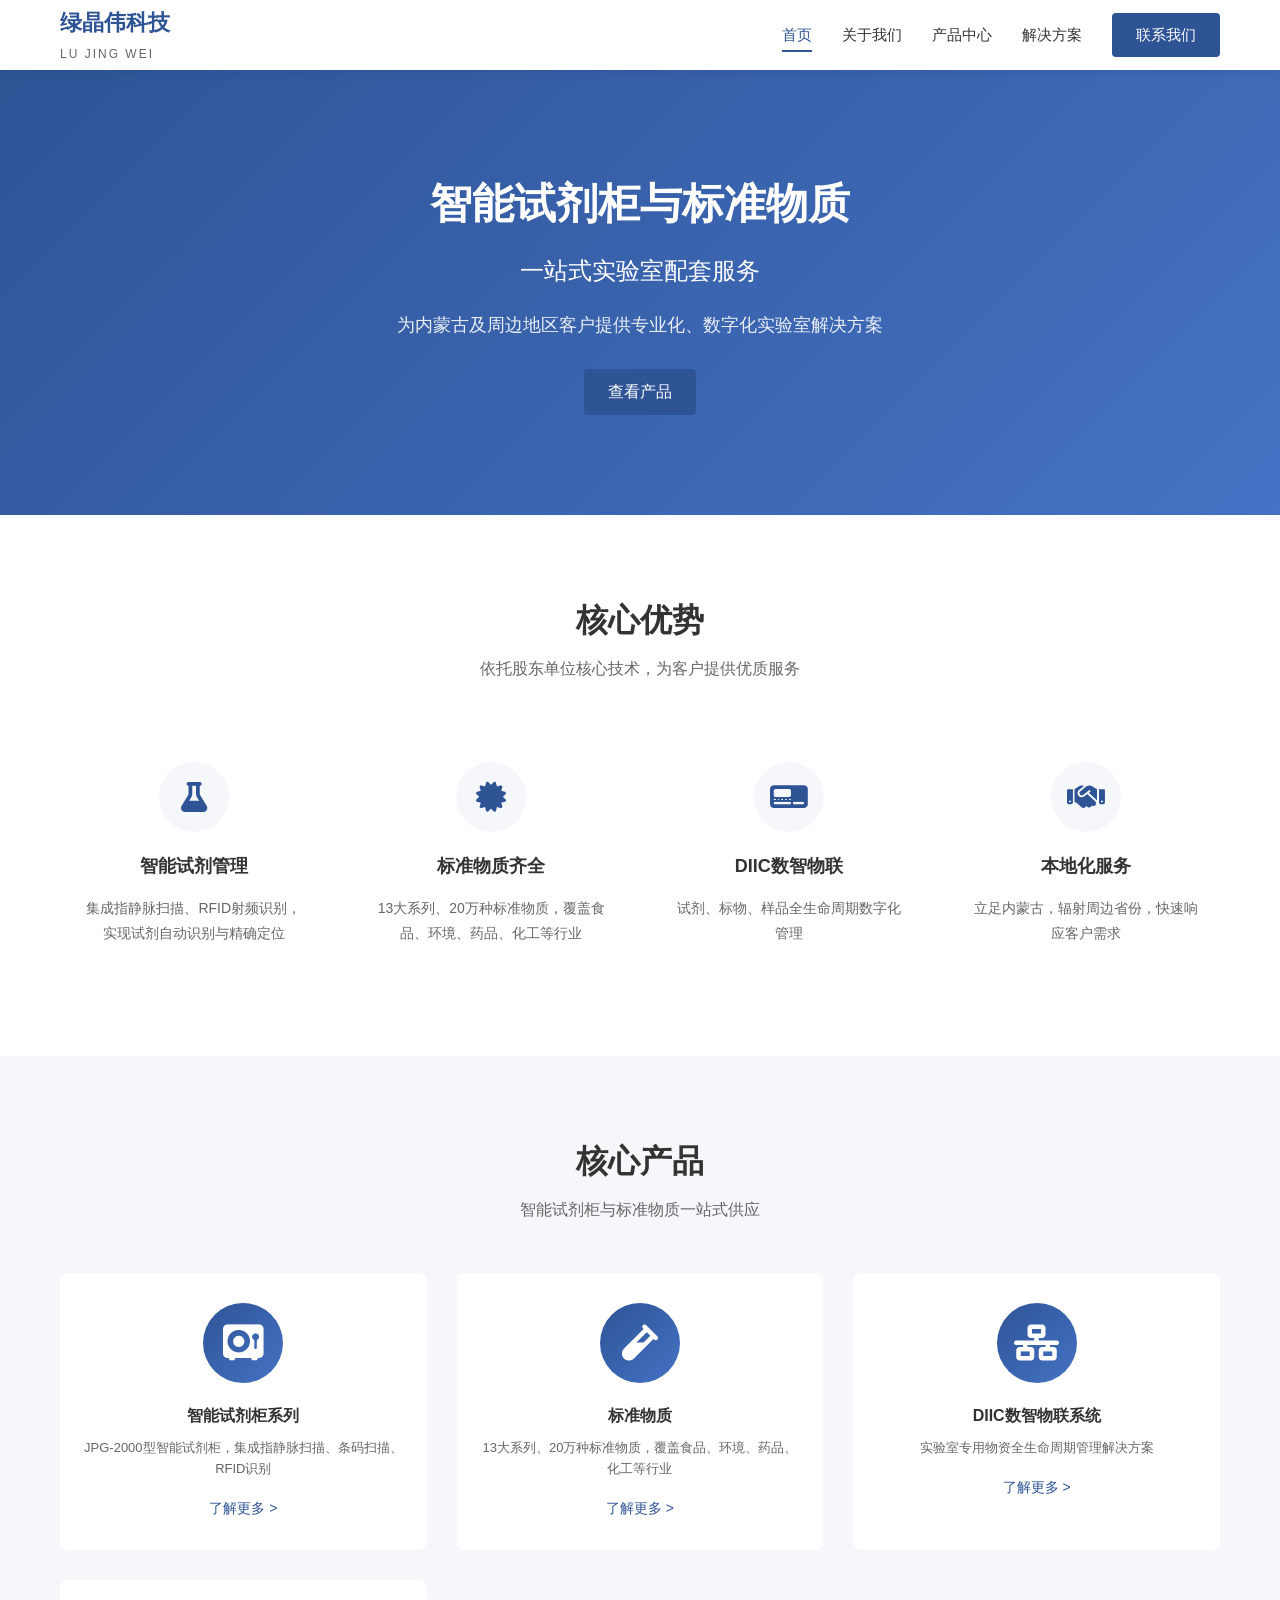
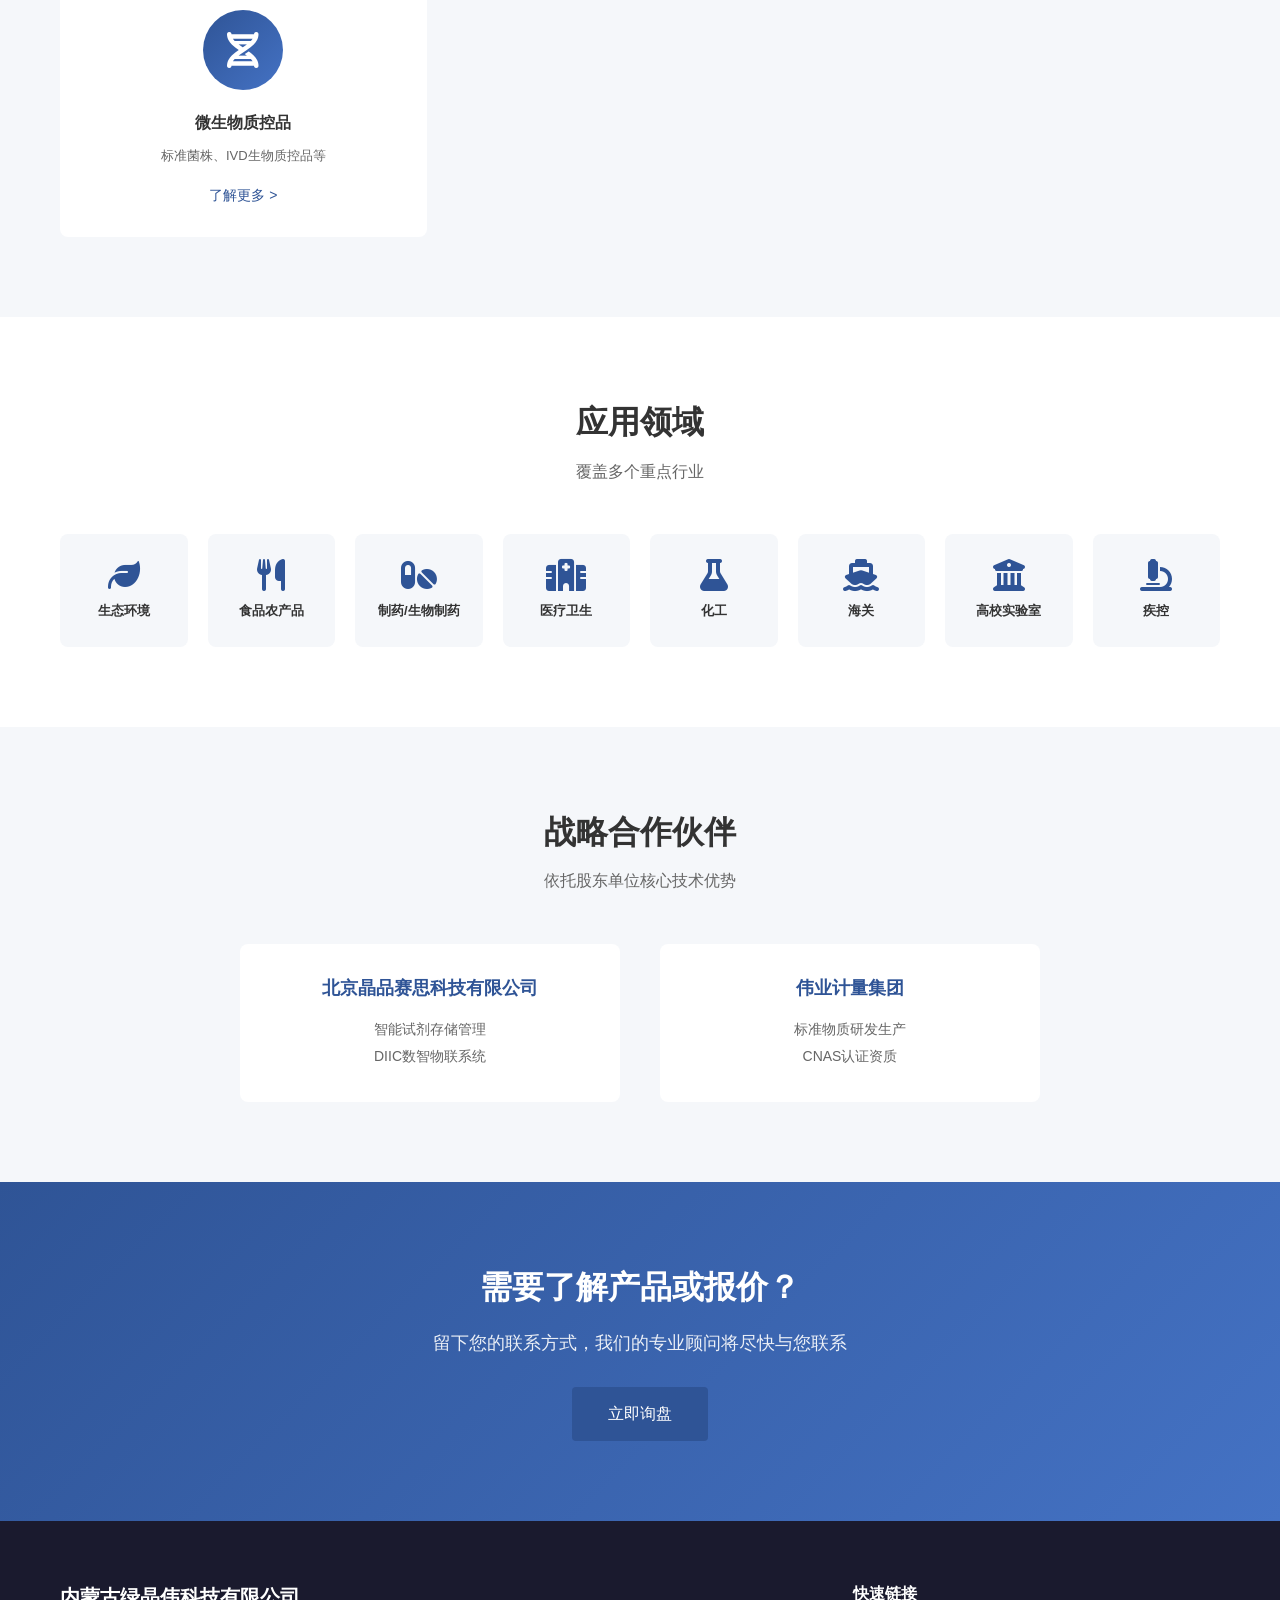
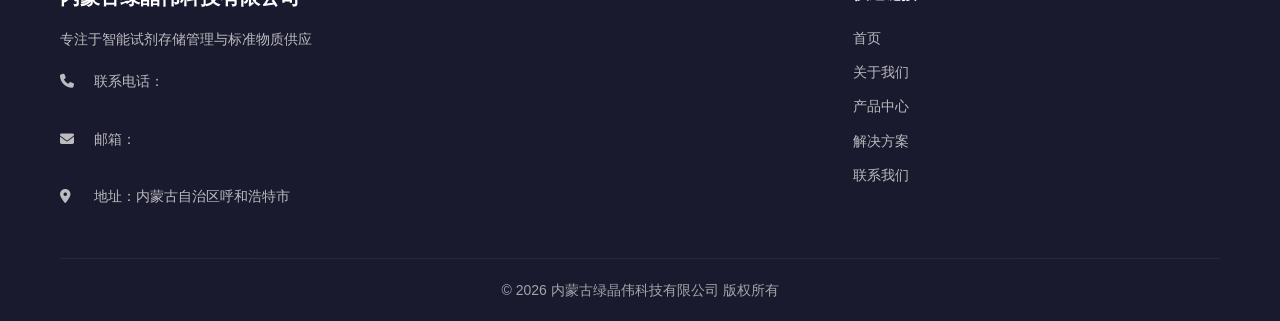
==== index.html @ 93fa9e9b "Add website files Add website files" ====
<!DOCTYPE html>
<html lang="zh-CN">
<head>
    <meta charset="UTF-8">
    <meta name="viewport" content="width=device-width, initial-scale=1.0">
    <title>内蒙古绿晶伟科技有限公司 - 智能试剂柜与标准物质一站式供应商</title>
    <meta name="description" content="内蒙古绿晶伟科技专业提供智能试剂柜、DIIC数智物联系统、标准物质、微生物质控品，服务于环境检测、食品、药品、化工等行业">
    <link rel="stylesheet" href="style.css">
    <link rel="stylesheet" href="https://cdnjs.cloudflare.com/ajax/libs/font-awesome/6.4.0/css/all.min.css">
</head>
<body>
    <!-- 顶部导航 -->
    <header class="header">
        <div class="container">
            <div class="logo">
                <h1>绿晶伟科技</h1>
                <span>LU JING WEI</span>
            </div>
            <nav class="nav">
                <a href="index.html" class="active">首页</a>
                <a href="about.html">关于我们</a>
                <a href="products.html">产品中心</a>
                <a href="solutions.html">解决方案</a>
                <a href="contact.html" class="btn-primary">联系我们</a>
            </nav>
            <div class="mobile-menu">
                <i class="fas fa-bars"></i>
            </div>
        </div>
    </header>

    <!-- Banner轮播 -->
    <section class="hero">
        <div class="hero-slide active">
            <div class="container">
                <div class="hero-content">
                    <h2>智能试剂柜与标准物质</h2>
                    <h3>一站式实验室配套服务</h3>
                    <p>为内蒙古及周边地区客户提供专业化、数字化实验室解决方案</p>
                    <a href="products.html" class="btn-primary">查看产品</a>
                </div>
            </div>
        </div>
    </section>

    <!-- 核心优势 -->
    <section class="features">
        <div class="container">
            <div class="section-title">
                <h2>核心优势</h2>
                <p>依托股东单位核心技术，为客户提供优质服务</p>
            </div>
            <div class="features-grid">
                <div class="feature-item">
                    <div class="feature-icon">
                        <i class="fas fa-flask"></i>
                    </div>
                    <h3>智能试剂管理</h3>
                    <p>集成指静脉扫描、RFID射频识别，实现试剂自动识别与精确定位</p>
                </div>
                <div class="feature-item">
                    <div class="feature-icon">
                        <i class="fas fa-certificate"></i>
                    </div>
                    <h3>标准物质齐全</h3>
                    <p>13大系列、20万种标准物质，覆盖食品、环境、药品、化工等行业</p>
                </div>
                <div class="feature-item">
                    <div class="feature-icon">
                        <i class="fas fa-digital-tachograph"></i>
                    </div>
                    <h3>DIIC数智物联</h3>
                    <p>试剂、标物、样品全生命周期数字化管理</p>
                </div>
                <div class="feature-item">
                    <div class="feature-icon">
                        <i class="fas fa-handshake"></i>
                    </div>
                    <h3>本地化服务</h3>
                    <p>立足内蒙古，辐射周边省份，快速响应客户需求</p>
                </div>
            </div>
        </div>
    </section>

    <!-- 产品展示 -->
    <section class="products-preview">
        <div class="container">
            <div class="section-title">
                <h2>核心产品</h2>
                <p>智能试剂柜与标准物质一站式供应</p>
            </div>
            <div class="products-grid">
                <div class="product-card">
                    <div class="product-img">
                        <i class="fas fa-vault"></i>
                    </div>
                    <h3>智能试剂柜系列</h3>
                    <p>JPG-2000型智能试剂柜，集成指静脉扫描、条码扫描、RFID识别</p>
                    <a href="products.html">了解更多 ></a>
                </div>
                <div class="product-card">
                    <div class="product-img">
                        <i class="fas fa-vial"></i>
                    </div>
                    <h3>标准物质</h3>
                    <p>13大系列、20万种标准物质，覆盖食品、环境、药品、化工等行业</p>
                    <a href="products.html">了解更多 ></a>
                </div>
                <div class="product-card">
                    <div class="product-img">
                        <i class="fas fa-network-wired"></i>
                    </div>
                    <h3>DIIC数智物联系统</h3>
                    <p>实验室专用物资全生命周期管理解决方案</p>
                    <a href="products.html">了解更多 ></a>
                </div>
                <div class="product-card">
                    <div class="product-img">
                        <i class="fas fa-dna"></i>
                    </div>
                    <h3>微生物质控品</h3>
                    <p>标准菌株、IVD生物质控品等</p>
                    <a href="products.html">了解更多 ></a>
                </div>
            </div>
        </div>
    </section>

    <!-- 行业解决方案 -->
    <section class="industries">
        <div class="container">
            <div class="section-title">
                <h2>应用领域</h2>
                <p>覆盖多个重点行业</p>
            </div>
            <div class="industries-grid">
                <div class="industry-item">
                    <i class="fas fa-leaf"></i>
                    <h3>生态环境</h3>
                </div>
                <div class="industry-item">
                    <i class="fas fa-utensils"></i>
                    <h3>食品农产品</h3>
                </div>
                <div class="industry-item">
                    <i class="fas fa-pills"></i>
                    <h3>制药/生物制药</h3>
                </div>
                <div class="industry-item">
                    <i class="fas fa-hospital"></i>
                    <h3>医疗卫生</h3>
                </div>
                <div class="industry-item">
                    <i class="fas fa-flask"></i>
                    <h3>化工</h3>
                </div>
                <div class="industry-item">
                    <i class="fas fa-ship"></i>
                    <h3>海关</h3>
                </div>
                <div class="industry-item">
                    <i class="fas fa-university"></i>
                    <h3>高校实验室</h3>
                </div>
                <div class="industry-item">
                    <i class="fas fa-microscope"></i>
                    <h3>疾控</h3>
                </div>
            </div>
        </div>
    </section>

    <!-- 合作伙伴 -->
    <section class="partners">
        <div class="container">
            <div class="section-title">
                <h2>战略合作伙伴</h2>
                <p>依托股东单位核心技术优势</p>
            </div>
            <div class="partners-grid">
                <div class="partner-item">
                    <h4>北京晶品赛思科技有限公司</h4>
                    <p>智能试剂存储管理</p>
                    <p>DIIC数智物联系统</p>
                </div>
                <div class="partner-item">
                    <h4>伟业计量集团</h4>
                    <p>标准物质研发生产</p>
                    <p>CNAS认证资质</p>
                </div>
            </div>
        </div>
    </section>

    <!-- 在线询盘 -->
    <section class="cta">
        <div class="container">
            <div class="cta-content">
                <h2>需要了解产品或报价？</h2>
                <p>留下您的联系方式，我们的专业顾问将尽快与您联系</p>
                <a href="contact.html" class="btn-primary btn-large">立即询盘</a>
            </div>
        </div>
    </section>

    <!-- 页脚 -->
    <footer class="footer">
        <div class="container">
            <div class="footer-grid">
                <div class="footer-info">
                    <h3>内蒙古绿晶伟科技有限公司</h3>
                    <p>专注于智能试剂存储管理与标准物质供应</p>
                    <div class="contact-items">
                        <p><i class="fas fa-phone"></i> 联系电话：</p>
                        <p><i class="fas fa-envelope"></i> 邮箱：</p>
                        <p><i class="fas fa-map-marker-alt"></i> 地址：内蒙古自治区呼和浩特市</p>
                    </div>
                </div>
                <div class="footer-links">
                    <h4>快速链接</h4>
                    <a href="index.html">首页</a>
                    <a href="about.html">关于我们</a>
                    <a href="products.html">产品中心</a>
                    <a href="solutions.html">解决方案</a>
                    <a href="contact.html">联系我们</a>
                </div>
            </div>
            <div class="footer-bottom">
                <p>&copy; 2026 内蒙古绿晶伟科技有限公司 版权所有</p>
            </div>
        </div>
    </footer>

    <script src="script.js"></script>
</body>
</html>
---- style.css ----
/* ===== 全局样式 ===== */
* {
    margin: 0;
    padding: 0;
    box-sizing: border-box;
}

:root {
    --primary-color: #2F5496;
    --secondary-color: #4472C4;
    --accent-color: #70AD47;
    --text-dark: #333333;
    --text-light: #666666;
    --bg-light: #f5f7fa;
    --white: #ffffff;
    --border-color: #e0e0e0;
}

body {
    font-family: 'Microsoft YaHei', 'PingFang SC', sans-serif;
    line-height: 1.6;
    color: var(--text-dark);
    background-color: var(--white);
}

.container {
    max-width: 1200px;
    margin: 0 auto;
    padding: 0 20px;
}

a {
    text-decoration: none;
    color: inherit;
}

ul {
    list-style: none;
}

/* ===== 按钮样式 ===== */
.btn-primary {
    background-color: var(--primary-color);
    color: var(--white);
    padding: 10px 24px;
    border-radius: 4px;
    display: inline-block;
    transition: all 0.3s ease;
    border: none;
    cursor: pointer;
}

.btn-primary:hover {
    background-color: var(--secondary-color);
}

.btn-outline {
    border: 2px solid var(--primary-color);
    color: var(--primary-color);
    padding: 8px 20px;
    border-radius: 4px;
    display: inline-block;
    transition: all 0.3s ease;
}

.btn-outline:hover {
    background-color: var(--primary-color);
    color: var(--white);
}

.btn-large {
    padding: 14px 36px;
    font-size: 16px;
}

.btn-block {
    display: block;
    width: 100%;
    font-size: 16px;
}

/* ===== 标题样式 ===== */
.section-title {
    text-align: center;
    margin-bottom: 50px;
}

.section-title h2 {
    font-size: 32px;
    color: var(--text-dark);
    margin-bottom: 10px;
}

.section-title p {
    font-size: 16px;
    color: var(--text-light);
}

/* ===== 头部导航 ===== */
.header {
    background-color: var(--white);
    box-shadow: 0 2px 10px rgba(0,0,0,0.08);
    position: fixed;
    width: 100%;
    top: 0;
    z-index: 1000;
}

.header .container {
    display: flex;
    justify-content: space-between;
    align-items: center;
    height: 70px;
}

.logo h1 {
    font-size: 22px;
    color: var(--primary-color);
    font-weight: bold;
}

.logo span {
    font-size: 12px;
    color: var(--text-light);
    letter-spacing: 2px;
}

.nav {
    display: flex;
    align-items: center;
    gap: 30px;
}

.nav a {
    font-size: 15px;
    color: var(--text-dark);
    transition: color 0.3s;
    position: relative;
}

.nav a:hover,
.nav a.active {
    color: var(--primary-color);
}

.nav a.active::after {
    content: '';
    position: absolute;
    bottom: -5px;
    left: 0;
    width: 100%;
    height: 2px;
    background-color: var(--primary-color);
}

.nav .btn-primary {
    color: var(--white);
}

.mobile-menu {
    display: none;
    font-size: 24px;
    cursor: pointer;
}

/* ===== Banner区域 ===== */
.hero {
    margin-top: 70px;
    background: linear-gradient(135deg, var(--primary-color) 0%, var(--secondary-color) 100%);
    padding: 100px 0;
}

.hero-content {
    text-align: center;
    color: var(--white);
}

.hero-content h2 {
    font-size: 42px;
    margin-bottom: 15px;
}

.hero-content h3 {
    font-size: 24px;
    margin-bottom: 20px;
    font-weight: normal;
}

.hero-content p {
    font-size: 18px;
    margin-bottom: 30px;
    opacity: 0.9;
}

/* ===== 核心优势 ===== */
.features {
    padding: 80px 0;
    background-color: var(--white);
}

.features-grid {
    display: grid;
    grid-template-columns: repeat(4, 1fr);
    gap: 30px;
}

.feature-item {
    text-align: center;
    padding: 30px 20px;
    border-radius: 8px;
    transition: all 0.3s;
}

.feature-item:hover {
    box-shadow: 0 10px 30px rgba(0,0,0,0.1);
}

.feature-icon {
    width: 70px;
    height: 70px;
    background-color: var(--bg-light);
    border-radius: 50%;
    display: flex;
    align-items: center;
    justify-content: center;
    margin: 0 auto 20px;
}

.feature-icon i {
    font-size: 30px;
    color: var(--primary-color);
}

.feature-item h3 {
    font-size: 18px;
    margin-bottom: 15px;
    color: var(--text-dark);
}

.feature-item p {
    font-size: 14px;
    color: var(--text-light);
    line-height: 1.8;
}

/* ===== 产品预览 ===== */
.products-preview {
    padding: 80px 0;
    background-color: var(--bg-light);
}

.products-grid {
    display: grid;
    grid-template-columns: repeat(4, 1fr);
    gap: 30px;
}

.product-card {
    background-color: var(--white);
    padding: 30px 20px;
    border-radius: 8px;
    text-align: center;
    transition: all 0.3s;
}

.product-card:hover {
    transform: translateY(-5px);
    box-shadow: 0 10px 30px rgba(0,0,0,0.1);
}

.product-img {
    width: 80px;
    height: 80px;
    background: linear-gradient(135deg, var(--primary-color), var(--secondary-color));
    border-radius: 50%;
    display: flex;
    align-items: center;
    justify-content: center;
    margin: 0 auto 20px;
}

.product-img i {
    font-size: 36px;
    color: var(--white);
}

.product-card h3 {
    font-size: 16px;
    margin-bottom: 10px;
}

.product-card p {
    font-size: 13px;
    color: var(--text-light);
    margin-bottom: 15px;
    line-height: 1.6;
}

.product-card a {
    color: var(--primary-color);
    font-size: 14px;
    font-weight: 500;
}

/* ===== 应用领域 ===== */
.industries {
    padding: 80px 0;
    background-color: var(--white);
}

.industries-grid {
    display: grid;
    grid-template-columns: repeat(8, 1fr);
    gap: 20px;
}

.industry-item {
    text-align: center;
    padding: 25px 15px;
    border-radius: 8px;
    background-color: var(--bg-light);
    transition: all 0.3s;
}

.industry-item:hover {
    background-color: var(--primary-color);
    color: var(--white);
}

.industry-item i {
    font-size: 32px;
    color: var(--primary-color);
    margin-bottom: 10px;
}

.industry-item:hover i {
    color: var(--white);
}

.industry-item h3 {
    font-size: 13px;
}

/* ===== 合作伙伴 ===== */
.partners {
    padding: 80px 0;
    background-color: var(--bg-light);
}

.partners-grid {
    display: grid;
    grid-template-columns: repeat(2, 1fr);
    gap: 40px;
    max-width: 800px;
    margin: 0 auto;
}

.partner-item {
    background-color: var(--white);
    padding: 30px;
    border-radius: 8px;
    text-align: center;
}

.partner-item h4 {
    font-size: 18px;
    color: var(--primary-color);
    margin-bottom: 15px;
}

.partner-item p {
    font-size: 14px;
    color: var(--text-light);
    margin-bottom: 5px;
}

/* ===== CTA区域 ===== */
.cta {
    padding: 80px 0;
    background: linear-gradient(135deg, var(--primary-color) 0%, var(--secondary-color) 100%);
}

.cta-content {
    text-align: center;
    color: var(--white);
}

.cta-content h2 {
    font-size: 32px;
    margin-bottom: 15px;
}

.cta-content p {
    font-size: 18px;
    margin-bottom: 30px;
    opacity: 0.9;
}

/* ===== 页脚 ===== */
.footer {
    background-color: #1a1a2e;
    color: var(--white);
    padding: 60px 0 20px;
}

.footer-grid {
    display: grid;
    grid-template-columns: 2fr 1fr;
    gap: 60px;
    margin-bottom: 40px;
}

.footer-info h3 {
    font-size: 20px;
    margin-bottom: 15px;
}

.footer-info p {
    font-size: 14px;
    opacity: 0.7;
    margin-bottom: 20px;
}

.contact-items p {
    font-size: 14px;
    margin-bottom: 10px;
    opacity: 0.7;
}

.contact-items i {
    margin-right: 10px;
    width: 20px;
}

.footer-links h4 {
    font-size: 16px;
    margin-bottom: 20px;
}

.footer-links a {
    display: block;
    font-size: 14px;
    opacity: 0.7;
    margin-bottom: 12px;
    transition: opacity 0.3s;
}

.footer-links a:hover {
    opacity: 1;
}

.footer-bottom {
    text-align: center;
    padding-top: 20px;
    border-top: 1px solid rgba(255,255,255,0.1);
    font-size: 14px;
    opacity: 0.6;
}

/* ===== 页面标题 ===== */
.page-title {
    margin-top: 70px;
    background: linear-gradient(135deg, var(--primary-color) 0%, var(--secondary-color) 100%);
    padding: 60px 0;
    text-align: center;
    color: var(--white);
}

.page-title h1 {
    font-size: 36px;
    margin-bottom: 10px;
}

.page-title p {
    font-size: 16px;
    opacity: 0.9;
}

/* ===== 关于我们页面 ===== */
.about-intro {
    padding: 60px 0;
    background-color: var(--white);
}

.about-content {
    max-width: 900px;
    margin: 0 auto;
}

.about-content h2 {
    font-size: 24px;
    color: var(--primary-color);
    margin-bottom: 20px;
}

.about-content p {
    font-size: 16px;
    line-height: 1.8;
    color: var(--text-light);
}

.about-shareholders {
    padding: 80px 0;
    background-color: var(--bg-light);
}

.shareholders-grid {
    display: grid;
    grid-template-columns: repeat(2, 1fr);
    gap: 40px;
}

.shareholder-card {
    background-color: var(--white);
    padding: 40px 30px;
    border-radius: 8px;
    box-shadow: 0 4px 15px rgba(0,0,0,0.08);
}

.shareholder-icon {
    width: 80px;
    height: 80px;
    background: linear-gradient(135deg, var(--primary-color), var(--secondary-color));
    border-radius: 50%;
    display: flex;
    align-items: center;
    justify-content: center;
    margin: 0 auto 25px;
}

.shareholder-icon i {
    font-size: 36px;
    color: var(--white);
}

.shareholder-card h3 {
    font-size: 20px;
    text-align: center;
    margin-bottom: 10px;
}

.shareholder-card .year {
    text-align: center;
    color: var(--text-light);
    margin-bottom: 20px;
    font-size: 14px;
}

.shareholder-card h4 {
    font-size: 14px;
    color: var(--primary-color);
    margin-bottom: 10px;
}

.shareholder-card p {
    font-size: 14px;
    color: var(--text-light);
    line-height: 1.6;
    margin-bottom: 15px;
}

.about-business {
    padding: 80px 0;
    background-color: var(--white);
}

.business-grid {
    display: grid;
    grid-template-columns: repeat(4, 1fr);
    gap: 30px;
}

.business-item {
    text-align: center;
    padding: 30px 20px;
}

.business-icon {
    width: 50px;
    height: 50px;
    background-color: var(--primary-color);
    color: var(--white);
    border-radius: 50%;
    display: flex;
    align-items: center;
    justify-content: center;
    margin: 0 auto 20px;
    font-size: 20px;
    font-weight: bold;
}

.business-item h3 {
    font-size: 16px;
    margin-bottom: 15px;
}

.business-item p {
    font-size: 13px;
    color: var(--text-light);
    line-height: 1.6;
}

.about-market {
    padding: 60px 0;
    background-color: var(--bg-light);
}

.market-content {
    text-align: center;
    max-width: 700px;
    margin: 0 auto;
}

.market-content h2 {
    font-size: 24px;
    color: var(--primary-color);
    margin-bottom: 15px;
}

.market-content p {
    font-size: 16px;
    color: var(--text-light);
}

/* ===== 产品中心页面 ===== */
.products-section {
    padding: 60px 0;
}

.product-category {
    margin-bottom: 60px;
}

.category-header {
    display: flex;
    align-items: center;
    gap: 25px;
    margin-bottom: 40px;
    padding-bottom: 20px;
    border-bottom: 2px solid var(--bg-light);
}

.category-icon {
    width: 60px;
    height: 60px;
    background: linear-gradient(135deg, var(--primary-color), var(--secondary-color));
    border-radius: 12px;
    display: flex;
    align-items: center;
    justify-content: center;
}

.category-icon i {
    font-size: 28px;
    color: var(--white);
}

.category-info h2 {
    font-size: 24px;
    margin-bottom: 8px;
}

.category-info p {
    font-size: 14px;
    color: var(--text-light);
}

.products-grid {
    display: grid;
    grid-template-columns: repeat(3, 1fr);
    gap: 30px;
}

.product-detail-card {
    background-color: var(--white);
    border: 1px solid var(--border-color);
    border-radius: 8px;
    padding: 30px;
    transition: all 0.3s;
}

.product-detail-card:hover {
    box-shadow: 0 10px 30px rgba(0,0,0,0.1);
    border-color: var(--primary-color);
}

.product-detail-card .product-image {
    width: 100px;
    height: 100px;
    background-color: var(--bg-light);
    border-radius: 50%;
    display: flex;
    align-items: center;
    justify-content: center;
    margin: 0 auto 20px;
}

.product-image i {
    font-size: 40px;
    color: var(--primary-color);
}

.product-detail-card h3 {
    font-size: 18px;
    text-align: center;
    margin-bottom: 15px;
}

.product-detail-card ul {
    margin-bottom: 20px;
}

.product-detail-card li {
    font-size: 14px;
    color: var(--text-light);
    margin-bottom: 8px;
    padding-left: 15px;
    position: relative;
}

.product-detail-card li::before {
    content: '•';
    position: absolute;
    left: 0;
    color: var(--primary-color);
}

.product-detail-card .btn-outline {
    display: block;
    text-align: center;
}

.standards-grid {
    display: grid;
    grid-template-columns: repeat(4, 1fr);
    gap: 20px;
}

.standard-item {
    background-color: var(--bg-light);
    padding: 25px 20px;
    border-radius: 8px;
    text-align: center;
    transition: all 0.3s;
}

.standard-item:hover {
    background-color: var(--primary-color);
    color: var(--white);
}

.standard-item:hover i {
    color: var(--white);
}

.standard-item i {
    font-size: 32px;
    color: var(--primary-color);
    margin-bottom: 15px;
}

.standard-item h3 {
    font-size: 14px;
    margin-bottom: 10px;
}

.standard-item p {
    font-size: 12px;
    opacity: 0.7;
}

.diic-features {
    display: grid;
    grid-template-columns: repeat(3, 1fr);
    gap: 25px;
}

.diic-feature {
    background-color: var(--bg-light);
    padding: 25px;
    border-radius: 8px;
    text-align: center;
}

.diic-feature i {
    font-size: 32px;
    color: var(--primary-color);
    margin-bottom: 15px;
}

.diic-feature h4 {
    font-size: 15px;
    margin-bottom: 10px;
}

.diic-feature p {
    font-size: 13px;
    color: var(--text-light);
}

.bio-products {
    display: grid;
    grid-template-columns: repeat(4, 1fr);
    gap: 20px;
}

.bio-item {
    background-color: var(--bg-light);
    padding: 25px;
    border-radius: 8px;
}

.bio-item h4 {
    font-size: 15px;
    margin-bottom: 10px;
    color: var(--primary-color);
}

.bio-item p {
    font-size: 13px;
    color: var(--text-light);
}

/* ===== 解决方案页面 ===== */
.solutions-section {
    padding: 60px 0;
}

.solution-card {
    display: flex;
    gap: 50px;
    align-items: center;
    padding: 50px 0;
    border-bottom: 1px solid var(--border-color);
}

.solution-card.reverse {
    flex-direction: row-reverse;
}

.solution-icon {
    width: 150px;
    height: 150px;
    background: linear-gradient(135deg, var(--primary-color), var(--secondary-color));
    border-radius: 50%;
    display: flex;
    align-items: center;
    justify-content: center;
    flex-shrink: 0;
}

.solution-icon i {
    font-size: 60px;
    color: var(--white);
}

.solution-content {
    flex: 1;
}

.solution-content h2 {
    font-size: 24px;
    margin-bottom: 15px;
}

.solution-content > p {
    font-size: 15px;
    color: var(--text-light);
    margin-bottom: 25px;
    line-height: 1.6;
}

.solution-features {
    display: grid;
    grid-template-columns: repeat(2, 1fr);
    gap: 15px;
    margin-bottom: 25px;
}

.feature {
    display: flex;
    align-items: center;
    gap: 10px;
    font-size: 14px;
}

.feature i {
    color: var(--accent-color);
}

.solution-target h4 {
    font-size: 14px;
    color: var(--primary-color);
    margin-bottom: 8px;
}

.solution-target p {
    font-size: 14px;
    color: var(--text-light);
}

/* ===== 联系我们页面 ===== */
.contact-section {
    padding: 60px 0;
}

.contact-grid {
    display: grid;
    grid-template-columns: 1fr 1fr;
    gap: 60px;
}

.contact-info h2 {
    font-size: 28px;
    margin-bottom: 15px;
}

.contact-info > p {
    font-size: 15px;
    color: var(--text-light);
    margin-bottom: 30px;
}

.contact-items {
    display: grid;
    gap: 25px;
}

.contact-item {
    display: flex;
    gap: 20px;
    align-items: flex-start;
}

.contact-icon {
    width: 50px;
    height: 50px;
    background-color: var(--bg-light);
    border-radius: 50%;
    display: flex;
    align-items: center;
    justify-content: center;
    flex-shrink: 0;
}

.contact-icon i {
    font-size: 20px;
    color: var(--primary-color);
}

.contact-text h4 {
    font-size: 15px;
    margin-bottom: 5px;
}

.contact-text p {
    font-size: 14px;
    color: var(--text-light);
}

.contact-form-wrapper {
    background-color: var(--bg-light);
    padding: 40px;
    border-radius: 8px;
}

.contact-form-wrapper h2 {
    font-size: 24px;
    margin-bottom: 10px;
}

.contact-form-wrapper > p {
    font-size: 14px;
    color: var(--text-light);
    margin-bottom: 30px;
}

.form-group {
    margin-bottom: 20px;
}

.form-group label {
    display: block;
    font-size: 14px;
    margin-bottom: 8px;
    font-weight: 500;
}

.form-group input,
.form-group select,
.form-group textarea {
    width: 100%;
    padding: 12px 15px;
    border: 1px solid var(--border-color);
    border-radius: 4px;
    font-size: 14px;
    font-family: inherit;
    transition: border-color 0.3s;
}

.form-group input:focus,
.form-group select:focus,
.form-group textarea:focus {
    outline: none;
    border-color: var(--primary-color);
}

/* 弹窗 */
.modal {
    display: none;
    position: fixed;
    top: 0;
    left: 0;
    width: 100%;
    height: 100%;
    background-color: rgba(0,0,0,0.5);
    z-index: 2000;
    align-items: center;
    justify-content: center;
}

.modal.show {
    display: flex;
}

.modal-content {
    background-color: var(--white);
    padding: 50px;
    border-radius: 12px;
    text-align: center;
    max-width: 400px;
}

.modal-icon {
    font-size: 60px;
    color: var(--accent-color);
    margin-bottom: 20px;
}

.modal-content h3 {
    font-size: 22px;
    margin-bottom: 15px;
}

.modal-content p {
    font-size: 14px;
    color: var(--text-light);
    margin-bottom: 25px;
}

/* ===== 响应式设计 ===== */
@media (max-width: 992px) {
    .features-grid,
    .products-grid,
    .industries-grid {
        grid-template-columns: repeat(2, 1fr);
    }

    .business-grid,
    .standards-grid,
    .bio-products {
        grid-template-columns: repeat(2, 1fr);
    }

    .products-grid,
    .diic-features {
        grid-template-columns: 1fr;
    }

    .shareholders-grid,
    .contact-grid {
        grid-template-columns: 1fr;
    }

    .footer-grid {
        grid-template-columns: 1fr;
        gap: 40px;
    }

    .solution-card,
    .solution-card.reverse {
        flex-direction: column;
        text-align: center;
    }

    .solution-features {
        text-align: left;
    }
}

@media (max-width: 768px) {
    .nav {
        display: none;
    }

    .mobile-menu {
        display: block;
    }

    .hero-content h2 {
        font-size: 28px;
    }

    .features-grid,
    .products-grid,
    .industries-grid,
    .business-grid,
    .standards-grid,
    .partners-grid {
        grid-template-columns: 1fr;
    }

    .industries-grid {
        grid-template-columns: repeat(4, 1fr);
    }

    .solution-features {
        grid-template-columns: 1fr;
    }

    .bio-products {
        grid-template-columns: 1fr;
    }
}
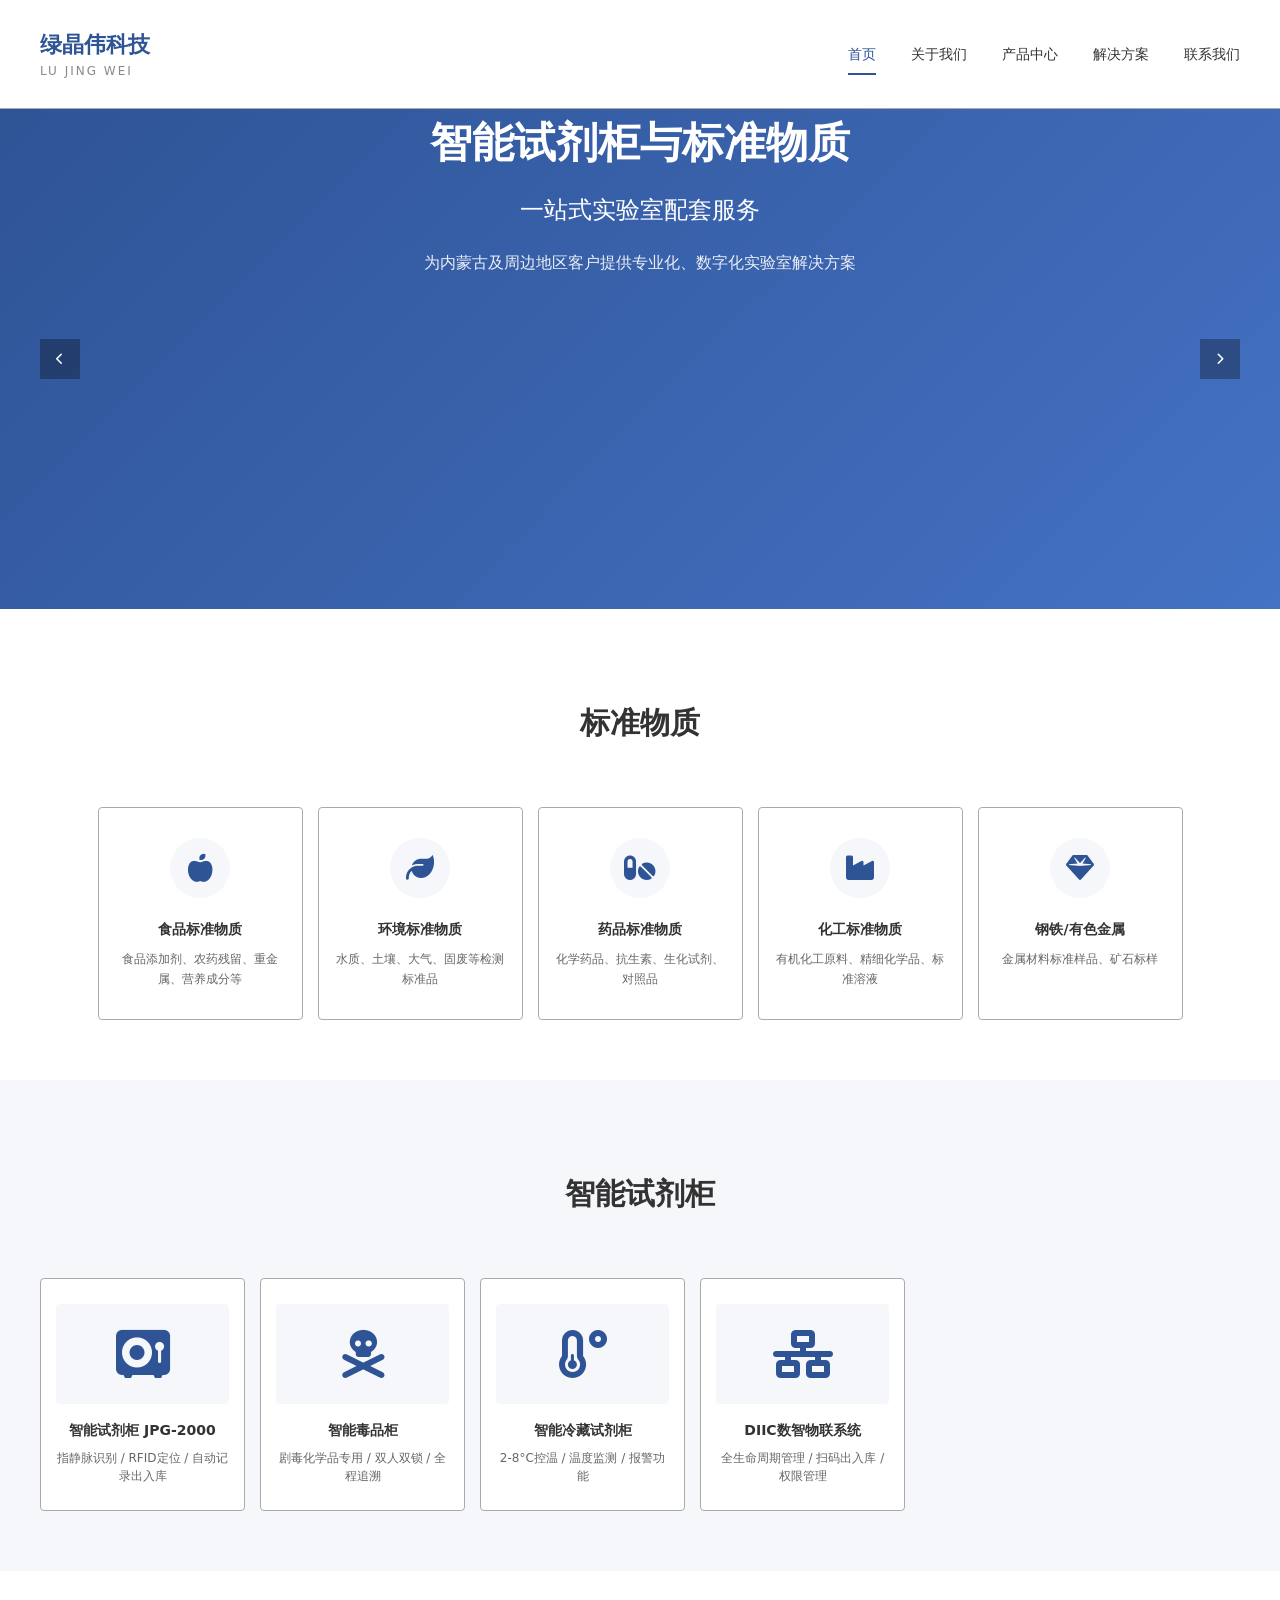
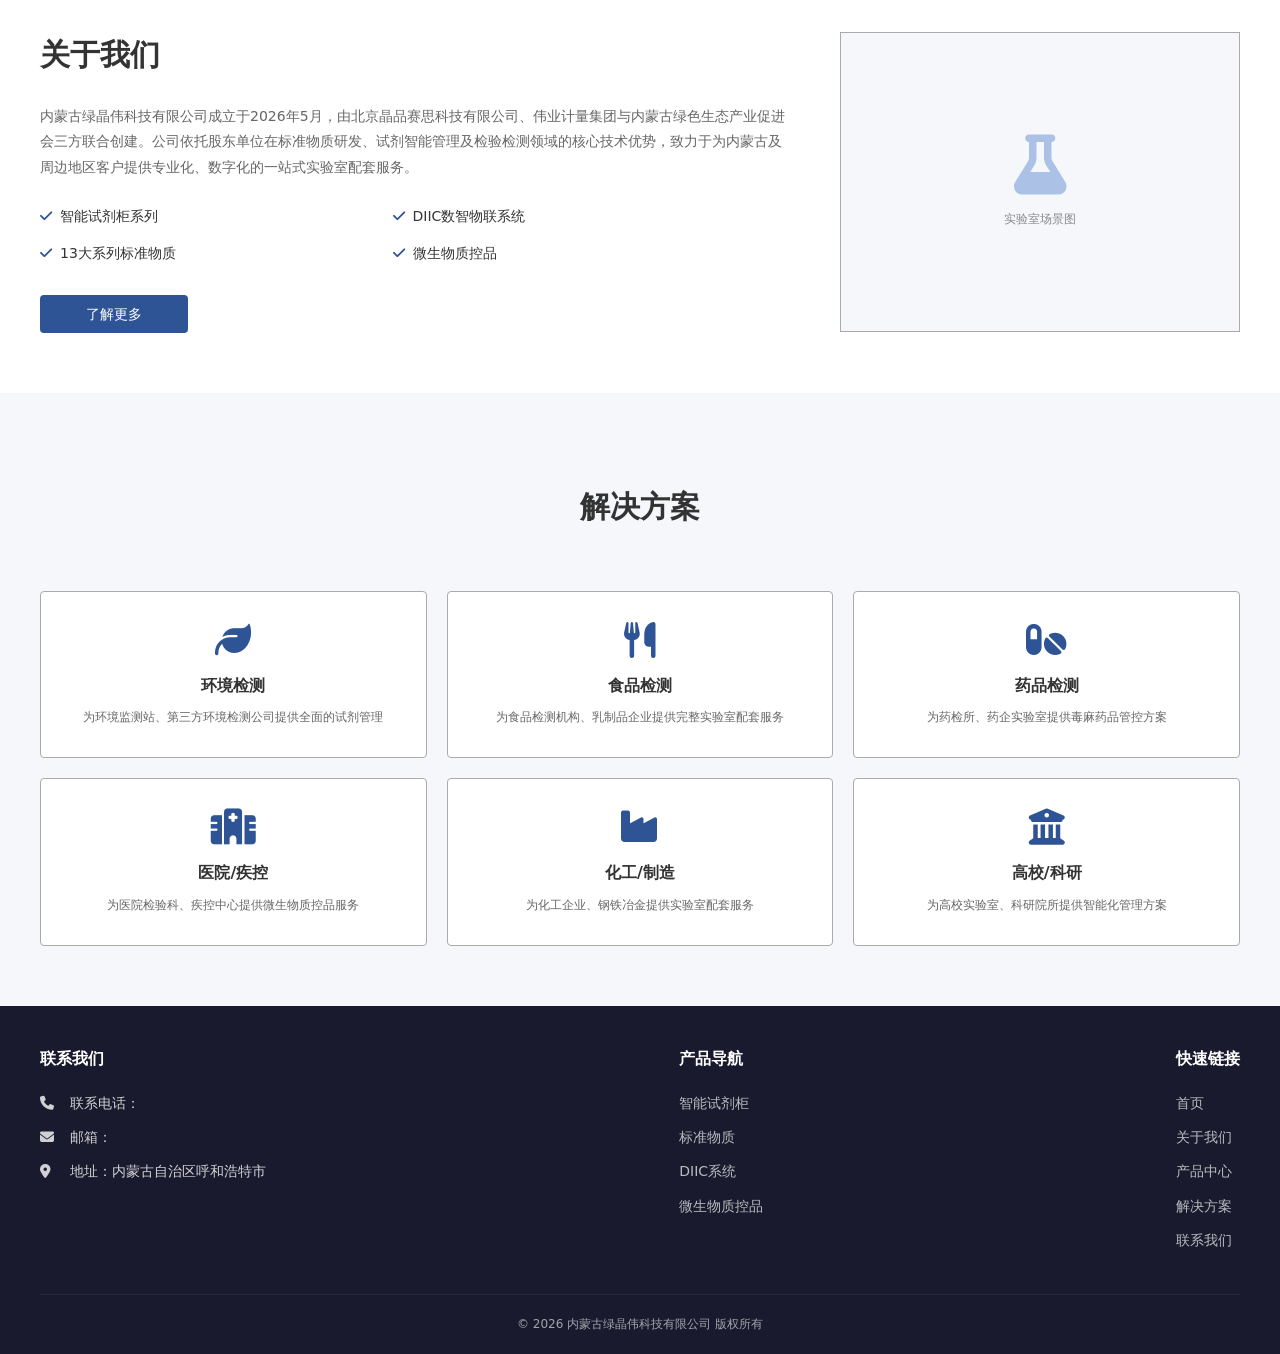
==== commit e8b8e64d: "Add files via upload" ====
--- a/index.html
+++ b/index.html
@@ -3,232 +3,231 @@
 <head>
     <meta charset="UTF-8">
     <meta name="viewport" content="width=device-width, initial-scale=1.0">
+    <meta name="description" content="内蒙古绿晶伟科技专业提供智能试剂柜、DIIC数智物联系统、标准物质、微生物质控品，服务于环境检测、食品、药品、化工等行业">
     <title>内蒙古绿晶伟科技有限公司 - 智能试剂柜与标准物质一站式供应商</title>
-    <meta name="description" content="内蒙古绿晶伟科技专业提供智能试剂柜、DIIC数智物联系统、标准物质、微生物质控品，服务于环境检测、食品、药品、化工等行业">
     <link rel="stylesheet" href="style.css">
     <link rel="stylesheet" href="https://cdnjs.cloudflare.com/ajax/libs/font-awesome/6.4.0/css/all.min.css">
 </head>
 <body>
-    <!-- 顶部导航 -->
+    <!-- 头部导航 -->
     <header class="header">
-        <div class="container">
+        <div class="header-inner">
             <div class="logo">
-                <h1>绿晶伟科技</h1>
-                <span>LU JING WEI</span>
+                <img src="https://via.placeholder.com/132x57?text=绿晶伟科技" alt="绿晶伟科技" onerror="this.style.display='none'">
+                <div class="logo-text">
+                    <h1>绿晶伟科技</h1>
+                    <span>LU JING WEI</span>
+                </div>
             </div>
             <nav class="nav">
                 <a href="index.html" class="active">首页</a>
                 <a href="about.html">关于我们</a>
                 <a href="products.html">产品中心</a>
                 <a href="solutions.html">解决方案</a>
-                <a href="contact.html" class="btn-primary">联系我们</a>
+                <a href="contact.html">联系我们</a>
             </nav>
-            <div class="mobile-menu">
-                <i class="fas fa-bars"></i>
-            </div>
         </div>
     </header>
 
     <!-- Banner轮播 -->
     <section class="hero">
-        <div class="hero-slide active">
-            <div class="container">
+        <div class="hero-slider">
+            <div class="hero-slide active">
                 <div class="hero-content">
                     <h2>智能试剂柜与标准物质</h2>
                     <h3>一站式实验室配套服务</h3>
                     <p>为内蒙古及周边地区客户提供专业化、数字化实验室解决方案</p>
-                    <a href="products.html" class="btn-primary">查看产品</a>
-                </div>
-            </div>
-        </div>
-    </section>
-
-    <!-- 核心优势 -->
-    <section class="features">
-        <div class="container">
-            <div class="section-title">
-                <h2>核心优势</h2>
-                <p>依托股东单位核心技术，为客户提供优质服务</p>
-            </div>
-            <div class="features-grid">
-                <div class="feature-item">
-                    <div class="feature-icon">
-                        <i class="fas fa-flask"></i>
-                    </div>
-                    <h3>智能试剂管理</h3>
-                    <p>集成指静脉扫描、RFID射频识别，实现试剂自动识别与精确定位</p>
-                </div>
-                <div class="feature-item">
-                    <div class="feature-icon">
-                        <i class="fas fa-certificate"></i>
-                    </div>
-                    <h3>标准物质齐全</h3>
-                    <p>13大系列、20万种标准物质，覆盖食品、环境、药品、化工等行业</p>
-                </div>
-                <div class="feature-item">
-                    <div class="feature-icon">
-                        <i class="fas fa-digital-tachograph"></i>
-                    </div>
-                    <h3>DIIC数智物联</h3>
-                    <p>试剂、标物、样品全生命周期数字化管理</p>
-                </div>
-                <div class="feature-item">
-                    <div class="feature-icon">
-                        <i class="fas fa-handshake"></i>
-                    </div>
-                    <h3>本地化服务</h3>
-                    <p>立足内蒙古，辐射周边省份，快速响应客户需求</p>
-                </div>
-            </div>
-        </div>
-    </section>
-
-    <!-- 产品展示 -->
-    <section class="products-preview">
-        <div class="container">
-            <div class="section-title">
-                <h2>核心产品</h2>
-                <p>智能试剂柜与标准物质一站式供应</p>
-            </div>
-            <div class="products-grid">
-                <div class="product-card">
-                    <div class="product-img">
-                        <i class="fas fa-vault"></i>
-                    </div>
-                    <h3>智能试剂柜系列</h3>
-                    <p>JPG-2000型智能试剂柜，集成指静脉扫描、条码扫描、RFID识别</p>
-                    <a href="products.html">了解更多 ></a>
-                </div>
-                <div class="product-card">
-                    <div class="product-img">
-                        <i class="fas fa-vial"></i>
-                    </div>
-                    <h3>标准物质</h3>
-                    <p>13大系列、20万种标准物质，覆盖食品、环境、药品、化工等行业</p>
-                    <a href="products.html">了解更多 ></a>
-                </div>
-                <div class="product-card">
-                    <div class="product-img">
-                        <i class="fas fa-network-wired"></i>
-                    </div>
-                    <h3>DIIC数智物联系统</h3>
-                    <p>实验室专用物资全生命周期管理解决方案</p>
-                    <a href="products.html">了解更多 ></a>
-                </div>
-                <div class="product-card">
-                    <div class="product-img">
-                        <i class="fas fa-dna"></i>
-                    </div>
-                    <h3>微生物质控品</h3>
-                    <p>标准菌株、IVD生物质控品等</p>
-                    <a href="products.html">了解更多 ></a>
-                </div>
-            </div>
-        </div>
-    </section>
-
-    <!-- 行业解决方案 -->
-    <section class="industries">
-        <div class="container">
-            <div class="section-title">
-                <h2>应用领域</h2>
-                <p>覆盖多个重点行业</p>
-            </div>
-            <div class="industries-grid">
-                <div class="industry-item">
+                </div>
+            </div>
+        </div>
+        <div class="hero-arrows">
+            <span class="arrow-left"><i class="fas fa-chevron-left"></i></span>
+            <span class="arrow-right"><i class="fas fa-chevron-right"></i></span>
+        </div>
+    </section>
+
+    <!-- 标准物质展示 -->
+    <section class="section-standards">
+        <div class="section-header">
+            <h2>标准物质</h2>
+        </div>
+        <div class="standards-products">
+            <div class="product-card">
+                <div class="product-icon">
+                    <i class="fas fa-apple-alt"></i>
+                </div>
+                <h3>食品标准物质</h3>
+                <p>食品添加剂、农药残留、重金属、营养成分等</p>
+            </div>
+            <div class="product-card">
+                <div class="product-icon">
                     <i class="fas fa-leaf"></i>
-                    <h3>生态环境</h3>
-                </div>
-                <div class="industry-item">
-                    <i class="fas fa-utensils"></i>
-                    <h3>食品农产品</h3>
-                </div>
-                <div class="industry-item">
+                </div>
+                <h3>环境标准物质</h3>
+                <p>水质、土壤、大气、固废等检测标准品</p>
+            </div>
+            <div class="product-card">
+                <div class="product-icon">
                     <i class="fas fa-pills"></i>
-                    <h3>制药/生物制药</h3>
-                </div>
-                <div class="industry-item">
-                    <i class="fas fa-hospital"></i>
-                    <h3>医疗卫生</h3>
-                </div>
-                <div class="industry-item">
+                </div>
+                <h3>药品标准物质</h3>
+                <p>化学药品、抗生素、生化试剂、对照品</p>
+            </div>
+            <div class="product-card">
+                <div class="product-icon">
+                    <i class="fas fa-industry"></i>
+                </div>
+                <h3>化工标准物质</h3>
+                <p>有机化工原料、精细化学品、标准溶液</p>
+            </div>
+            <div class="product-card">
+                <div class="product-icon">
+                    <i class="fas fa-gem"></i>
+                </div>
+                <h3>钢铁/有色金属</h3>
+                <p>金属材料标准样品、矿石标样</p>
+            </div>
+        </div>
+    </section>
+
+    <!-- 智能试剂柜展示 -->
+    <section class="section-products">
+        <div class="section-header">
+            <h2>智能试剂柜</h2>
+        </div>
+        <div class="products-carousel">
+            <div class="cabinet-card">
+                <div class="cabinet-img">
+                    <i class="fas fa-vault"></i>
+                </div>
+                <h3>智能试剂柜 JPG-2000</h3>
+                <p>指静脉识别 / RFID定位 / 自动记录出入库</p>
+            </div>
+            <div class="cabinet-card">
+                <div class="cabinet-img">
+                    <i class="fas fa-skull-crossbones"></i>
+                </div>
+                <h3>智能毒品柜</h3>
+                <p>剧毒化学品专用 / 双人双锁 / 全程追溯</p>
+            </div>
+            <div class="cabinet-card">
+                <div class="cabinet-img">
+                    <i class="fas fa-temperature-low"></i>
+                </div>
+                <h3>智能冷藏试剂柜</h3>
+                <p>2-8°C控温 / 温度监测 / 报警功能</p>
+            </div>
+            <div class="cabinet-card">
+                <div class="cabinet-img">
+                    <i class="fas fa-network-wired"></i>
+                </div>
+                <h3>DIIC数智物联系统</h3>
+                <p>全生命周期管理 / 扫码出入库 / 权限管理</p>
+            </div>
+        </div>
+    </section>
+
+    <!-- 关于我们 -->
+    <section class="section-about">
+        <div class="about-container">
+            <div class="about-content">
+                <h2>关于我们</h2>
+                <p class="about-desc">内蒙古绿晶伟科技有限公司成立于2026年5月，由北京晶品赛思科技有限公司、伟业计量集团与内蒙古绿色生态产业促进会三方联合创建。公司依托股东单位在标准物质研发、试剂智能管理及检验检测领域的核心技术优势，致力于为内蒙古及周边地区客户提供专业化、数字化的一站式实验室配套服务。</p>
+                <div class="about-features">
+                    <div class="feature">
+                        <i class="fas fa-check"></i>
+                        <span>智能试剂柜系列</span>
+                    </div>
+                    <div class="feature">
+                        <i class="fas fa-check"></i>
+                        <span>DIIC数智物联系统</span>
+                    </div>
+                    <div class="feature">
+                        <i class="fas fa-check"></i>
+                        <span>13大系列标准物质</span>
+                    </div>
+                    <div class="feature">
+                        <i class="fas fa-check"></i>
+                        <span>微生物质控品</span>
+                    </div>
+                </div>
+                <a href="about.html" class="btn-more">了解更多</a>
+            </div>
+            <div class="about-image">
+                <div class="image-placeholder">
                     <i class="fas fa-flask"></i>
-                    <h3>化工</h3>
-                </div>
-                <div class="industry-item">
-                    <i class="fas fa-ship"></i>
-                    <h3>海关</h3>
-                </div>
-                <div class="industry-item">
-                    <i class="fas fa-university"></i>
-                    <h3>高校实验室</h3>
-                </div>
-                <div class="industry-item">
-                    <i class="fas fa-microscope"></i>
-                    <h3>疾控</h3>
-                </div>
-            </div>
-        </div>
-    </section>
-
-    <!-- 合作伙伴 -->
-    <section class="partners">
-        <div class="container">
-            <div class="section-title">
-                <h2>战略合作伙伴</h2>
-                <p>依托股东单位核心技术优势</p>
-            </div>
-            <div class="partners-grid">
-                <div class="partner-item">
-                    <h4>北京晶品赛思科技有限公司</h4>
-                    <p>智能试剂存储管理</p>
-                    <p>DIIC数智物联系统</p>
-                </div>
-                <div class="partner-item">
-                    <h4>伟业计量集团</h4>
-                    <p>标准物质研发生产</p>
-                    <p>CNAS认证资质</p>
-                </div>
-            </div>
-        </div>
-    </section>
-
-    <!-- 在线询盘 -->
-    <section class="cta">
-        <div class="container">
-            <div class="cta-content">
-                <h2>需要了解产品或报价？</h2>
-                <p>留下您的联系方式，我们的专业顾问将尽快与您联系</p>
-                <a href="contact.html" class="btn-primary btn-large">立即询盘</a>
-            </div>
-        </div>
-    </section>
-
-    <!-- 页脚 -->
+                    <p>实验室场景图</p>
+                </div>
+            </div>
+        </div>
+    </section>
+
+    <!-- 解决方案 -->
+    <section class="section-solutions">
+        <div class="section-header">
+            <h2>解决方案</h2>
+        </div>
+        <div class="solutions-grid">
+            <div class="solution-item">
+                <i class="fas fa-leaf"></i>
+                <h3>环境检测</h3>
+                <p>为环境监测站、第三方环境检测公司提供全面的试剂管理</p>
+            </div>
+            <div class="solution-item">
+                <i class="fas fa-utensils"></i>
+                <h3>食品检测</h3>
+                <p>为食品检测机构、乳制品企业提供完整实验室配套服务</p>
+            </div>
+            <div class="solution-item">
+                <i class="fas fa-pills"></i>
+                <h3>药品检测</h3>
+                <p>为药检所、药企实验室提供毒麻药品管控方案</p>
+            </div>
+            <div class="solution-item">
+                <i class="fas fa-hospital"></i>
+                <h3>医院/疾控</h3>
+                <p>为医院检验科、疾控中心提供微生物质控品服务</p>
+            </div>
+            <div class="solution-item">
+                <i class="fas fa-industry"></i>
+                <h3>化工/制造</h3>
+                <p>为化工企业、钢铁冶金提供实验室配套服务</p>
+            </div>
+            <div class="solution-item">
+                <i class="fas fa-university"></i>
+                <h3>高校/科研</h3>
+                <p>为高校实验室、科研院所提供智能化管理方案</p>
+            </div>
+        </div>
+    </section>
+
+    <!-- 底部 -->
     <footer class="footer">
-        <div class="container">
-            <div class="footer-grid">
-                <div class="footer-info">
-                    <h3>内蒙古绿晶伟科技有限公司</h3>
-                    <p>专注于智能试剂存储管理与标准物质供应</p>
-                    <div class="contact-items">
-                        <p><i class="fas fa-phone"></i> 联系电话：</p>
-                        <p><i class="fas fa-envelope"></i> 邮箱：</p>
-                        <p><i class="fas fa-map-marker-alt"></i> 地址：内蒙古自治区呼和浩特市</p>
-                    </div>
-                </div>
-                <div class="footer-links">
-                    <h4>快速链接</h4>
-                    <a href="index.html">首页</a>
-                    <a href="about.html">关于我们</a>
-                    <a href="products.html">产品中心</a>
-                    <a href="solutions.html">解决方案</a>
-                    <a href="contact.html">联系我们</a>
-                </div>
-            </div>
-            <div class="footer-bottom">
-                <p>&copy; 2026 内蒙古绿晶伟科技有限公司 版权所有</p>
-            </div>
+        <div class="footer-inner">
+            <div class="footer-contact">
+                <h3>联系我们</h3>
+                <p><i class="fas fa-phone"></i> 联系电话：</p>
+                <p><i class="fas fa-envelope"></i> 邮箱：</p>
+                <p><i class="fas fa-map-marker-alt"></i> 地址：内蒙古自治区呼和浩特市</p>
+            </div>
+            <div class="footer-nav">
+                <h3>产品导航</h3>
+                <a href="products.html">智能试剂柜</a>
+                <a href="products.html">标准物质</a>
+                <a href="products.html">DIIC系统</a>
+                <a href="products.html">微生物质控品</a>
+            </div>
+            <div class="footer-links">
+                <h3>快速链接</h3>
+                <a href="index.html">首页</a>
+                <a href="about.html">关于我们</a>
+                <a href="products.html">产品中心</a>
+                <a href="solutions.html">解决方案</a>
+                <a href="contact.html">联系我们</a>
+            </div>
+        </div>
+        <div class="footer-bottom">
+            <p>&copy; 2026 内蒙古绿晶伟科技有限公司 版权所有</p>
         </div>
     </footer>
 
--- a/style.css
+++ b/style.css
@@ -6,27 +6,23 @@
 }
 
 :root {
-    --primary-color: #2F5496;
-    --secondary-color: #4472C4;
-    --accent-color: #70AD47;
+    --primary: #2F5496;
+    --secondary: #4472C4;
+    --accent: #abc1e5;
     --text-dark: #333333;
     --text-light: #666666;
+    --text-gray: #888888;
     --bg-light: #f5f7fa;
     --white: #ffffff;
-    --border-color: #e0e0e0;
+    --border: #aaaaaa;
 }
 
 body {
-    font-family: 'Microsoft YaHei', 'PingFang SC', sans-serif;
+    font-family: 'Source Han Sans', 'Microsoft YaHei', 'PingFang SC', Geneva, Tahoma, system-ui, sans-serif;
+    font-size: 12px;
     line-height: 1.6;
     color: var(--text-dark);
     background-color: var(--white);
-}
-
-.container {
-    max-width: 1200px;
-    margin: 0 auto;
-    padding: 0 20px;
 }
 
 a {
@@ -38,136 +34,92 @@
     list-style: none;
 }
 
-/* ===== 按钮样式 ===== */
-.btn-primary {
-    background-color: var(--primary-color);
-    color: var(--white);
-    padding: 10px 24px;
-    border-radius: 4px;
-    display: inline-block;
-    transition: all 0.3s ease;
-    border: none;
-    cursor: pointer;
-}
-
-.btn-primary:hover {
-    background-color: var(--secondary-color);
-}
-
-.btn-outline {
-    border: 2px solid var(--primary-color);
-    color: var(--primary-color);
-    padding: 8px 20px;
-    border-radius: 4px;
-    display: inline-block;
-    transition: all 0.3s ease;
-}
-
-.btn-outline:hover {
-    background-color: var(--primary-color);
-    color: var(--white);
-}
-
-.btn-large {
-    padding: 14px 36px;
-    font-size: 16px;
-}
-
-.btn-block {
-    display: block;
-    width: 100%;
-    font-size: 16px;
-}
-
-/* ===== 标题样式 ===== */
-.section-title {
-    text-align: center;
-    margin-bottom: 50px;
-}
-
-.section-title h2 {
-    font-size: 32px;
-    color: var(--text-dark);
-    margin-bottom: 10px;
-}
-
-.section-title p {
-    font-size: 16px;
-    color: var(--text-light);
-}
-
 /* ===== 头部导航 ===== */
 .header {
-    background-color: var(--white);
-    box-shadow: 0 2px 10px rgba(0,0,0,0.08);
-    position: fixed;
     width: 100%;
-    top: 0;
-    z-index: 1000;
-}
-
-.header .container {
+    height: 109px;
+    background-color: var(--white);
+    border-bottom: 1px solid var(--border);
+}
+
+.header-inner {
+    width: 1200px;
+    height: 100%;
+    margin: 0 auto;
     display: flex;
     justify-content: space-between;
     align-items: center;
-    height: 70px;
-}
-
-.logo h1 {
+}
+
+.logo {
+    display: flex;
+    align-items: center;
+    gap: 15px;
+}
+
+.logo img {
+    width: 132px;
+    height: 57px;
+}
+
+.logo-text h1 {
     font-size: 22px;
-    color: var(--primary-color);
+    color: var(--primary);
     font-weight: bold;
 }
 
-.logo span {
+.logo-text span {
     font-size: 12px;
-    color: var(--text-light);
+    color: var(--text-gray);
     letter-spacing: 2px;
 }
 
 .nav {
     display: flex;
-    align-items: center;
-    gap: 30px;
+    gap: 35px;
 }
 
 .nav a {
-    font-size: 15px;
-    color: var(--text-dark);
+    font-size: 14px;
+    color: var(--text-dark);
+    padding: 10px 0;
+    position: relative;
     transition: color 0.3s;
-    position: relative;
 }
 
 .nav a:hover,
 .nav a.active {
-    color: var(--primary-color);
+    color: var(--primary);
 }
 
 .nav a.active::after {
     content: '';
     position: absolute;
-    bottom: -5px;
+    bottom: 0;
     left: 0;
     width: 100%;
     height: 2px;
-    background-color: var(--primary-color);
-}
-
-.nav .btn-primary {
-    color: var(--white);
-}
-
-.mobile-menu {
+    background-color: var(--primary);
+}
+
+/* ===== Banner轮播 ===== */
+.hero {
+    position: relative;
+    width: 100%;
+    height: 500px;
+    background: linear-gradient(135deg, var(--primary) 0%, var(--secondary) 100%);
+}
+
+.hero-slide {
+    width: 100%;
+    height: 100%;
     display: none;
-    font-size: 24px;
-    cursor: pointer;
-}
-
-/* ===== Banner区域 ===== */
-.hero {
-    margin-top: 70px;
-    background: linear-gradient(135deg, var(--primary-color) 0%, var(--secondary-color) 100%);
-    padding: 100px 0;
+    align-items: center;
+    justify-content: center;
+}
+
+.hero-slide.active {
+    display: flex;
 }
 
 .hero-content {
@@ -187,37 +139,82 @@
 }
 
 .hero-content p {
-    font-size: 18px;
-    margin-bottom: 30px;
+    font-size: 16px;
     opacity: 0.9;
 }
 
-/* ===== 核心优势 ===== */
-.features {
-    padding: 80px 0;
-    background-color: var(--white);
-}
-
-.features-grid {
-    display: grid;
-    grid-template-columns: repeat(4, 1fr);
-    gap: 30px;
-}
-
-.feature-item {
-    text-align: center;
-    padding: 30px 20px;
-    border-radius: 8px;
+.hero-arrows {
+    position: absolute;
+    top: 50%;
+    left: 50%;
+    transform: translate(-50%, -50%);
+    width: 1200px;
+    display: flex;
+    justify-content: space-between;
+    pointer-events: none;
+}
+
+.hero-arrows span {
+    width: 40px;
+    height: 40px;
+    background-color: rgba(0,0,0,0.3);
+    color: var(--white);
+    display: flex;
+    align-items: center;
+    justify-content: center;
+    cursor: pointer;
+    pointer-events: auto;
+    transition: background-color 0.3s;
+}
+
+.hero-arrows span:hover {
+    background-color: rgba(0,0,0,0.5);
+}
+
+/* ===== 通用区块 ===== */
+.section-header {
+    width: 1200px;
+    margin: 0 auto 40px;
+    text-align: center;
+    padding: 50px 0 20px;
+}
+
+.section-header h2 {
+    font-size: 30px;
+    color: var(--text-dark);
+}
+
+/* ===== 标准物质展示 ===== */
+.section-standards {
+    padding: 40px 0 60px;
+    background-color: var(--white);
+}
+
+.standards-products {
+    width: 1200px;
+    margin: 0 auto;
+    display: flex;
+    gap: 15px;
+    justify-content: center;
+}
+
+.product-card {
+    width: 205px;
+    text-align: center;
+    padding: 30px 15px;
+    background-color: var(--white);
+    border: 1px solid var(--border);
+    border-radius: 4px;
     transition: all 0.3s;
 }
 
-.feature-item:hover {
-    box-shadow: 0 10px 30px rgba(0,0,0,0.1);
-}
-
-.feature-icon {
-    width: 70px;
-    height: 70px;
+.product-card:hover {
+    box-shadow: 0 4px 15px rgba(0,0,0,0.1);
+}
+
+.product-icon {
+    width: 60px;
+    height: 60px;
     background-color: var(--bg-light);
     border-radius: 50%;
     display: flex;
@@ -226,865 +223,286 @@
     margin: 0 auto 20px;
 }
 
-.feature-icon i {
+.product-icon i {
+    font-size: 28px;
+    color: var(--primary);
+}
+
+.product-card h3 {
+    font-size: 14px;
+    margin-bottom: 10px;
+    color: var(--text-dark);
+}
+
+.product-card p {
+    font-size: 12px;
+    color: var(--text-light);
+}
+
+/* ===== 智能试剂柜展示 ===== */
+.section-products {
+    padding: 40px 0 60px;
+    background-color: var(--bg-light);
+}
+
+.products-carousel {
+    width: 1200px;
+    margin: 0 auto;
+    display: flex;
+    gap: 15px;
+    overflow-x: auto;
+}
+
+.cabinet-card {
+    width: 205px;
+    flex-shrink: 0;
+    text-align: center;
+    padding: 25px 15px;
+    background-color: var(--white);
+    border: 1px solid var(--border);
+    border-radius: 4px;
+    transition: all 0.3s;
+}
+
+.cabinet-card:hover {
+    box-shadow: 0 4px 15px rgba(0,0,0,0.1);
+}
+
+.cabinet-img {
+    width: 100%;
+    height: 100px;
+    background-color: var(--bg-light);
+    border-radius: 4px;
+    display: flex;
+    align-items: center;
+    justify-content: center;
+    margin-bottom: 15px;
+}
+
+.cabinet-img i {
+    font-size: 48px;
+    color: var(--primary);
+}
+
+.cabinet-card h3 {
+    font-size: 14px;
+    margin-bottom: 8px;
+    color: var(--text-dark);
+}
+
+.cabinet-card p {
+    font-size: 12px;
+    color: var(--text-light);
+    line-height: 1.5;
+}
+
+/* ===== 关于我们 ===== */
+.section-about {
+    padding: 60px 0;
+    background-color: var(--white);
+}
+
+.about-container {
+    width: 1200px;
+    margin: 0 auto;
+    display: flex;
+    gap: 50px;
+    align-items: center;
+}
+
+.about-content {
+    flex: 1;
+}
+
+.about-content h2 {
     font-size: 30px;
-    color: var(--primary-color);
-}
-
-.feature-item h3 {
-    font-size: 18px;
-    margin-bottom: 15px;
-    color: var(--text-dark);
-}
-
-.feature-item p {
+    margin-bottom: 25px;
+    color: var(--text-dark);
+}
+
+.about-desc {
     font-size: 14px;
     color: var(--text-light);
     line-height: 1.8;
-}
-
-/* ===== 产品预览 ===== */
-.products-preview {
-    padding: 80px 0;
+    margin-bottom: 25px;
+}
+
+.about-features {
+    display: flex;
+    flex-wrap: wrap;
+    gap: 15px;
+    margin-bottom: 30px;
+}
+
+.about-features .feature {
+    display: flex;
+    align-items: center;
+    gap: 8px;
+    font-size: 14px;
+    color: var(--text-dark);
+    width: 45%;
+}
+
+.about-features .feature i {
+    color: var(--primary);
+}
+
+.btn-more {
+    display: inline-block;
+    width: 148px;
+    height: 38px;
+    line-height: 38px;
+    text-align: center;
+    background-color: var(--primary);
+    color: var(--white);
+    font-size: 14px;
+    border-radius: 4px;
+    transition: background-color 0.3s;
+}
+
+.btn-more:hover {
+    background-color: var(--secondary);
+}
+
+.about-image {
+    width: 400px;
+    flex-shrink: 0;
+}
+
+.image-placeholder {
+    width: 100%;
+    height: 300px;
     background-color: var(--bg-light);
-}
-
-.products-grid {
+    border: 1px solid var(--border);
+    display: flex;
+    flex-direction: column;
+    align-items: center;
+    justify-content: center;
+    color: var(--text-gray);
+}
+
+.image-placeholder i {
+    font-size: 60px;
+    margin-bottom: 15px;
+    color: var(--accent);
+}
+
+/* ===== 解决方案 ===== */
+.section-solutions {
+    padding: 40px 0 60px;
+    background-color: var(--bg-light);
+}
+
+.solutions-grid {
+    width: 1200px;
+    margin: 0 auto;
     display: grid;
-    grid-template-columns: repeat(4, 1fr);
-    gap: 30px;
-}
-
-.product-card {
-    background-color: var(--white);
-    padding: 30px 20px;
-    border-radius: 8px;
-    text-align: center;
+    grid-template-columns: repeat(3, 1fr);
+    gap: 20px;
+}
+
+.solution-item {
+    background-color: var(--white);
+    padding: 30px;
+    text-align: center;
+    border: 1px solid var(--border);
+    border-radius: 4px;
     transition: all 0.3s;
 }
 
-.product-card:hover {
-    transform: translateY(-5px);
-    box-shadow: 0 10px 30px rgba(0,0,0,0.1);
-}
-
-.product-img {
-    width: 80px;
-    height: 80px;
-    background: linear-gradient(135deg, var(--primary-color), var(--secondary-color));
-    border-radius: 50%;
-    display: flex;
-    align-items: center;
-    justify-content: center;
-    margin: 0 auto 20px;
-}
-
-.product-img i {
+.solution-item:hover {
+    box-shadow: 0 4px 15px rgba(0,0,0,0.1);
+}
+
+.solution-item i {
     font-size: 36px;
-    color: var(--white);
-}
-
-.product-card h3 {
+    color: var(--primary);
+    margin-bottom: 15px;
+}
+
+.solution-item h3 {
     font-size: 16px;
     margin-bottom: 10px;
-}
-
-.product-card p {
-    font-size: 13px;
+    color: var(--text-dark);
+}
+
+.solution-item p {
+    font-size: 12px;
     color: var(--text-light);
-    margin-bottom: 15px;
-    line-height: 1.6;
-}
-
-.product-card a {
-    color: var(--primary-color);
-    font-size: 14px;
-    font-weight: 500;
-}
-
-/* ===== 应用领域 ===== */
-.industries {
-    padding: 80px 0;
-    background-color: var(--white);
-}
-
-.industries-grid {
-    display: grid;
-    grid-template-columns: repeat(8, 1fr);
-    gap: 20px;
-}
-
-.industry-item {
-    text-align: center;
-    padding: 25px 15px;
-    border-radius: 8px;
-    background-color: var(--bg-light);
-    transition: all 0.3s;
-}
-
-.industry-item:hover {
-    background-color: var(--primary-color);
-    color: var(--white);
-}
-
-.industry-item i {
-    font-size: 32px;
-    color: var(--primary-color);
-    margin-bottom: 10px;
-}
-
-.industry-item:hover i {
-    color: var(--white);
-}
-
-.industry-item h3 {
-    font-size: 13px;
-}
-
-/* ===== 合作伙伴 ===== */
-.partners {
-    padding: 80px 0;
-    background-color: var(--bg-light);
-}
-
-.partners-grid {
-    display: grid;
-    grid-template-columns: repeat(2, 1fr);
-    gap: 40px;
-    max-width: 800px;
-    margin: 0 auto;
-}
-
-.partner-item {
-    background-color: var(--white);
-    padding: 30px;
-    border-radius: 8px;
-    text-align: center;
-}
-
-.partner-item h4 {
-    font-size: 18px;
-    color: var(--primary-color);
-    margin-bottom: 15px;
-}
-
-.partner-item p {
-    font-size: 14px;
-    color: var(--text-light);
-    margin-bottom: 5px;
-}
-
-/* ===== CTA区域 ===== */
-.cta {
-    padding: 80px 0;
-    background: linear-gradient(135deg, var(--primary-color) 0%, var(--secondary-color) 100%);
-}
-
-.cta-content {
-    text-align: center;
-    color: var(--white);
-}
-
-.cta-content h2 {
-    font-size: 32px;
-    margin-bottom: 15px;
-}
-
-.cta-content p {
-    font-size: 18px;
-    margin-bottom: 30px;
-    opacity: 0.9;
-}
-
-/* ===== 页脚 ===== */
+}
+
+/* ===== 底部 ===== */
 .footer {
     background-color: #1a1a2e;
     color: var(--white);
-    padding: 60px 0 20px;
-}
-
-.footer-grid {
-    display: grid;
-    grid-template-columns: 2fr 1fr;
-    gap: 60px;
-    margin-bottom: 40px;
-}
-
-.footer-info h3 {
-    font-size: 20px;
-    margin-bottom: 15px;
-}
-
-.footer-info p {
-    font-size: 14px;
-    opacity: 0.7;
-    margin-bottom: 20px;
-}
-
-.contact-items p {
-    font-size: 14px;
-    margin-bottom: 10px;
-    opacity: 0.7;
-}
-
-.contact-items i {
-    margin-right: 10px;
-    width: 20px;
-}
-
-.footer-links h4 {
+    padding: 40px 0 20px;
+}
+
+.footer-inner {
+    width: 1200px;
+    margin: 0 auto;
+    display: flex;
+    justify-content: space-between;
+}
+
+.footer h3 {
     font-size: 16px;
     margin-bottom: 20px;
-}
-
+    color: var(--white);
+}
+
+.footer-contact p {
+    font-size: 14px;
+    margin-bottom: 12px;
+    opacity: 0.8;
+}
+
+.footer-contact i {
+    margin-right: 10px;
+    width: 16px;
+}
+
+.footer-nav a,
 .footer-links a {
     display: block;
     font-size: 14px;
+    margin-bottom: 12px;
     opacity: 0.7;
-    margin-bottom: 12px;
     transition: opacity 0.3s;
 }
 
+.footer-nav a:hover,
 .footer-links a:hover {
     opacity: 1;
 }
 
 .footer-bottom {
-    text-align: center;
+    width: 1200px;
+    margin: 30px auto 0;
     padding-top: 20px;
     border-top: 1px solid rgba(255,255,255,0.1);
-    font-size: 14px;
+    text-align: center;
+    font-size: 12px;
     opacity: 0.6;
 }
 
-/* ===== 页面标题 ===== */
-.page-title {
-    margin-top: 70px;
-    background: linear-gradient(135deg, var(--primary-color) 0%, var(--secondary-color) 100%);
-    padding: 60px 0;
-    text-align: center;
-    color: var(--white);
-}
-
-.page-title h1 {
-    font-size: 36px;
-    margin-bottom: 10px;
-}
-
-.page-title p {
-    font-size: 16px;
-    opacity: 0.9;
-}
-
-/* ===== 关于我们页面 ===== */
-.about-intro {
-    padding: 60px 0;
-    background-color: var(--white);
-}
-
-.about-content {
-    max-width: 900px;
-    margin: 0 auto;
-}
-
-.about-content h2 {
-    font-size: 24px;
-    color: var(--primary-color);
-    margin-bottom: 20px;
-}
-
-.about-content p {
-    font-size: 16px;
-    line-height: 1.8;
-    color: var(--text-light);
-}
-
-.about-shareholders {
-    padding: 80px 0;
-    background-color: var(--bg-light);
-}
-
-.shareholders-grid {
-    display: grid;
-    grid-template-columns: repeat(2, 1fr);
-    gap: 40px;
-}
-
-.shareholder-card {
-    background-color: var(--white);
-    padding: 40px 30px;
-    border-radius: 8px;
-    box-shadow: 0 4px 15px rgba(0,0,0,0.08);
-}
-
-.shareholder-icon {
-    width: 80px;
-    height: 80px;
-    background: linear-gradient(135deg, var(--primary-color), var(--secondary-color));
-    border-radius: 50%;
-    display: flex;
-    align-items: center;
-    justify-content: center;
-    margin: 0 auto 25px;
-}
-
-.shareholder-icon i {
-    font-size: 36px;
-    color: var(--white);
-}
-
-.shareholder-card h3 {
-    font-size: 20px;
-    text-align: center;
-    margin-bottom: 10px;
-}
-
-.shareholder-card .year {
-    text-align: center;
-    color: var(--text-light);
-    margin-bottom: 20px;
-    font-size: 14px;
-}
-
-.shareholder-card h4 {
-    font-size: 14px;
-    color: var(--primary-color);
-    margin-bottom: 10px;
-}
-
-.shareholder-card p {
-    font-size: 14px;
-    color: var(--text-light);
-    line-height: 1.6;
-    margin-bottom: 15px;
-}
-
-.about-business {
-    padding: 80px 0;
-    background-color: var(--white);
-}
-
-.business-grid {
-    display: grid;
-    grid-template-columns: repeat(4, 1fr);
-    gap: 30px;
-}
-
-.business-item {
-    text-align: center;
-    padding: 30px 20px;
-}
-
-.business-icon {
-    width: 50px;
-    height: 50px;
-    background-color: var(--primary-color);
-    color: var(--white);
-    border-radius: 50%;
-    display: flex;
-    align-items: center;
-    justify-content: center;
-    margin: 0 auto 20px;
-    font-size: 20px;
-    font-weight: bold;
-}
-
-.business-item h3 {
-    font-size: 16px;
-    margin-bottom: 15px;
-}
-
-.business-item p {
-    font-size: 13px;
-    color: var(--text-light);
-    line-height: 1.6;
-}
-
-.about-market {
-    padding: 60px 0;
-    background-color: var(--bg-light);
-}
-
-.market-content {
-    text-align: center;
-    max-width: 700px;
-    margin: 0 auto;
-}
-
-.market-content h2 {
-    font-size: 24px;
-    color: var(--primary-color);
-    margin-bottom: 15px;
-}
-
-.market-content p {
-    font-size: 16px;
-    color: var(--text-light);
-}
-
-/* ===== 产品中心页面 ===== */
-.products-section {
-    padding: 60px 0;
-}
-
-.product-category {
-    margin-bottom: 60px;
-}
-
-.category-header {
-    display: flex;
-    align-items: center;
-    gap: 25px;
-    margin-bottom: 40px;
-    padding-bottom: 20px;
-    border-bottom: 2px solid var(--bg-light);
-}
-
-.category-icon {
-    width: 60px;
-    height: 60px;
-    background: linear-gradient(135deg, var(--primary-color), var(--secondary-color));
-    border-radius: 12px;
-    display: flex;
-    align-items: center;
-    justify-content: center;
-}
-
-.category-icon i {
-    font-size: 28px;
-    color: var(--white);
-}
-
-.category-info h2 {
-    font-size: 24px;
-    margin-bottom: 8px;
-}
-
-.category-info p {
-    font-size: 14px;
-    color: var(--text-light);
-}
-
-.products-grid {
-    display: grid;
-    grid-template-columns: repeat(3, 1fr);
-    gap: 30px;
-}
-
-.product-detail-card {
-    background-color: var(--white);
-    border: 1px solid var(--border-color);
-    border-radius: 8px;
-    padding: 30px;
-    transition: all 0.3s;
-}
-
-.product-detail-card:hover {
-    box-shadow: 0 10px 30px rgba(0,0,0,0.1);
-    border-color: var(--primary-color);
-}
-
-.product-detail-card .product-image {
-    width: 100px;
-    height: 100px;
-    background-color: var(--bg-light);
-    border-radius: 50%;
-    display: flex;
-    align-items: center;
-    justify-content: center;
-    margin: 0 auto 20px;
-}
-
-.product-image i {
-    font-size: 40px;
-    color: var(--primary-color);
-}
-
-.product-detail-card h3 {
-    font-size: 18px;
-    text-align: center;
-    margin-bottom: 15px;
-}
-
-.product-detail-card ul {
-    margin-bottom: 20px;
-}
-
-.product-detail-card li {
-    font-size: 14px;
-    color: var(--text-light);
-    margin-bottom: 8px;
-    padding-left: 15px;
-    position: relative;
-}
-
-.product-detail-card li::before {
-    content: '•';
-    position: absolute;
-    left: 0;
-    color: var(--primary-color);
-}
-
-.product-detail-card .btn-outline {
-    display: block;
-    text-align: center;
-}
-
-.standards-grid {
-    display: grid;
-    grid-template-columns: repeat(4, 1fr);
-    gap: 20px;
-}
-
-.standard-item {
-    background-color: var(--bg-light);
-    padding: 25px 20px;
-    border-radius: 8px;
-    text-align: center;
-    transition: all 0.3s;
-}
-
-.standard-item:hover {
-    background-color: var(--primary-color);
-    color: var(--white);
-}
-
-.standard-item:hover i {
-    color: var(--white);
-}
-
-.standard-item i {
-    font-size: 32px;
-    color: var(--primary-color);
-    margin-bottom: 15px;
-}
-
-.standard-item h3 {
-    font-size: 14px;
-    margin-bottom: 10px;
-}
-
-.standard-item p {
-    font-size: 12px;
-    opacity: 0.7;
-}
-
-.diic-features {
-    display: grid;
-    grid-template-columns: repeat(3, 1fr);
-    gap: 25px;
-}
-
-.diic-feature {
-    background-color: var(--bg-light);
-    padding: 25px;
-    border-radius: 8px;
-    text-align: center;
-}
-
-.diic-feature i {
-    font-size: 32px;
-    color: var(--primary-color);
-    margin-bottom: 15px;
-}
-
-.diic-feature h4 {
-    font-size: 15px;
-    margin-bottom: 10px;
-}
-
-.diic-feature p {
-    font-size: 13px;
-    color: var(--text-light);
-}
-
-.bio-products {
-    display: grid;
-    grid-template-columns: repeat(4, 1fr);
-    gap: 20px;
-}
-
-.bio-item {
-    background-color: var(--bg-light);
-    padding: 25px;
-    border-radius: 8px;
-}
-
-.bio-item h4 {
-    font-size: 15px;
-    margin-bottom: 10px;
-    color: var(--primary-color);
-}
-
-.bio-item p {
-    font-size: 13px;
-    color: var(--text-light);
-}
-
-/* ===== 解决方案页面 ===== */
-.solutions-section {
-    padding: 60px 0;
-}
-
-.solution-card {
-    display: flex;
-    gap: 50px;
-    align-items: center;
-    padding: 50px 0;
-    border-bottom: 1px solid var(--border-color);
-}
-
-.solution-card.reverse {
-    flex-direction: row-reverse;
-}
-
-.solution-icon {
-    width: 150px;
-    height: 150px;
-    background: linear-gradient(135deg, var(--primary-color), var(--secondary-color));
-    border-radius: 50%;
-    display: flex;
-    align-items: center;
-    justify-content: center;
-    flex-shrink: 0;
-}
-
-.solution-icon i {
-    font-size: 60px;
-    color: var(--white);
-}
-
-.solution-content {
-    flex: 1;
-}
-
-.solution-content h2 {
-    font-size: 24px;
-    margin-bottom: 15px;
-}
-
-.solution-content > p {
-    font-size: 15px;
-    color: var(--text-light);
-    margin-bottom: 25px;
-    line-height: 1.6;
-}
-
-.solution-features {
-    display: grid;
-    grid-template-columns: repeat(2, 1fr);
-    gap: 15px;
-    margin-bottom: 25px;
-}
-
-.feature {
-    display: flex;
-    align-items: center;
-    gap: 10px;
-    font-size: 14px;
-}
-
-.feature i {
-    color: var(--accent-color);
-}
-
-.solution-target h4 {
-    font-size: 14px;
-    color: var(--primary-color);
-    margin-bottom: 8px;
-}
-
-.solution-target p {
-    font-size: 14px;
-    color: var(--text-light);
-}
-
-/* ===== 联系我们页面 ===== */
-.contact-section {
-    padding: 60px 0;
-}
-
-.contact-grid {
-    display: grid;
-    grid-template-columns: 1fr 1fr;
-    gap: 60px;
-}
-
-.contact-info h2 {
-    font-size: 28px;
-    margin-bottom: 15px;
-}
-
-.contact-info > p {
-    font-size: 15px;
-    color: var(--text-light);
-    margin-bottom: 30px;
-}
-
-.contact-items {
-    display: grid;
-    gap: 25px;
-}
-
-.contact-item {
-    display: flex;
-    gap: 20px;
-    align-items: flex-start;
-}
-
-.contact-icon {
-    width: 50px;
-    height: 50px;
-    background-color: var(--bg-light);
-    border-radius: 50%;
-    display: flex;
-    align-items: center;
-    justify-content: center;
-    flex-shrink: 0;
-}
-
-.contact-icon i {
-    font-size: 20px;
-    color: var(--primary-color);
-}
-
-.contact-text h4 {
-    font-size: 15px;
-    margin-bottom: 5px;
-}
-
-.contact-text p {
-    font-size: 14px;
-    color: var(--text-light);
-}
-
-.contact-form-wrapper {
-    background-color: var(--bg-light);
-    padding: 40px;
-    border-radius: 8px;
-}
-
-.contact-form-wrapper h2 {
-    font-size: 24px;
-    margin-bottom: 10px;
-}
-
-.contact-form-wrapper > p {
-    font-size: 14px;
-    color: var(--text-light);
-    margin-bottom: 30px;
-}
-
-.form-group {
-    margin-bottom: 20px;
-}
-
-.form-group label {
-    display: block;
-    font-size: 14px;
-    margin-bottom: 8px;
-    font-weight: 500;
-}
-
-.form-group input,
-.form-group select,
-.form-group textarea {
-    width: 100%;
-    padding: 12px 15px;
-    border: 1px solid var(--border-color);
-    border-radius: 4px;
-    font-size: 14px;
-    font-family: inherit;
-    transition: border-color 0.3s;
-}
-
-.form-group input:focus,
-.form-group select:focus,
-.form-group textarea:focus {
-    outline: none;
-    border-color: var(--primary-color);
-}
-
-/* 弹窗 */
-.modal {
-    display: none;
-    position: fixed;
-    top: 0;
-    left: 0;
-    width: 100%;
-    height: 100%;
-    background-color: rgba(0,0,0,0.5);
-    z-index: 2000;
-    align-items: center;
-    justify-content: center;
-}
-
-.modal.show {
-    display: flex;
-}
-
-.modal-content {
-    background-color: var(--white);
-    padding: 50px;
-    border-radius: 12px;
-    text-align: center;
-    max-width: 400px;
-}
-
-.modal-icon {
-    font-size: 60px;
-    color: var(--accent-color);
-    margin-bottom: 20px;
-}
-
-.modal-content h3 {
-    font-size: 22px;
-    margin-bottom: 15px;
-}
-
-.modal-content p {
-    font-size: 14px;
-    color: var(--text-light);
-    margin-bottom: 25px;
-}
-
-/* ===== 响应式设计 ===== */
-@media (max-width: 992px) {
-    .features-grid,
-    .products-grid,
-    .industries-grid {
-        grid-template-columns: repeat(2, 1fr);
-    }
-
-    .business-grid,
-    .standards-grid,
-    .bio-products {
-        grid-template-columns: repeat(2, 1fr);
-    }
-
-    .products-grid,
-    .diic-features {
-        grid-template-columns: 1fr;
-    }
-
-    .shareholders-grid,
-    .contact-grid {
-        grid-template-columns: 1fr;
-    }
-
-    .footer-grid {
-        grid-template-columns: 1fr;
-        gap: 40px;
-    }
-
-    .solution-card,
-    .solution-card.reverse {
-        flex-direction: column;
-        text-align: center;
-    }
-
-    .solution-features {
-        text-align: left;
+/* ===== 响应式 ===== */
+@media (max-width: 1200px) {
+    .header-inner,
+    .standards-products,
+    .products-carousel,
+    .section-header,
+    .about-container,
+    .solutions-grid,
+    .footer-inner,
+    .footer-bottom {
+        width: 100%;
+        padding: 0 20px;
+    }
+
+    .hero-arrows {
+        width: 100%;
+        padding: 0 20px;
     }
 }
 
@@ -1093,32 +511,43 @@
         display: none;
     }
 
-    .mobile-menu {
-        display: block;
+    .hero {
+        height: 300px;
     }
 
     .hero-content h2 {
         font-size: 28px;
     }
 
-    .features-grid,
-    .products-grid,
-    .industries-grid,
-    .business-grid,
-    .standards-grid,
-    .partners-grid {
-        grid-template-columns: 1fr;
-    }
-
-    .industries-grid {
-        grid-template-columns: repeat(4, 1fr);
-    }
-
-    .solution-features {
-        grid-template-columns: 1fr;
-    }
-
-    .bio-products {
-        grid-template-columns: 1fr;
-    }
-}
+    .hero-content h3 {
+        font-size: 18px;
+    }
+
+    .standards-products,
+    .products-carousel {
+        flex-wrap: wrap;
+        justify-content: center;
+    }
+
+    .product-card,
+    .cabinet-card {
+        width: 45%;
+    }
+
+    .about-container {
+        flex-direction: column;
+    }
+
+    .about-image {
+        width: 100%;
+    }
+
+    .solutions-grid {
+        grid-template-columns: repeat(2, 1fr);
+    }
+
+    .footer-inner {
+        flex-direction: column;
+        gap: 30px;
+    }
+}
